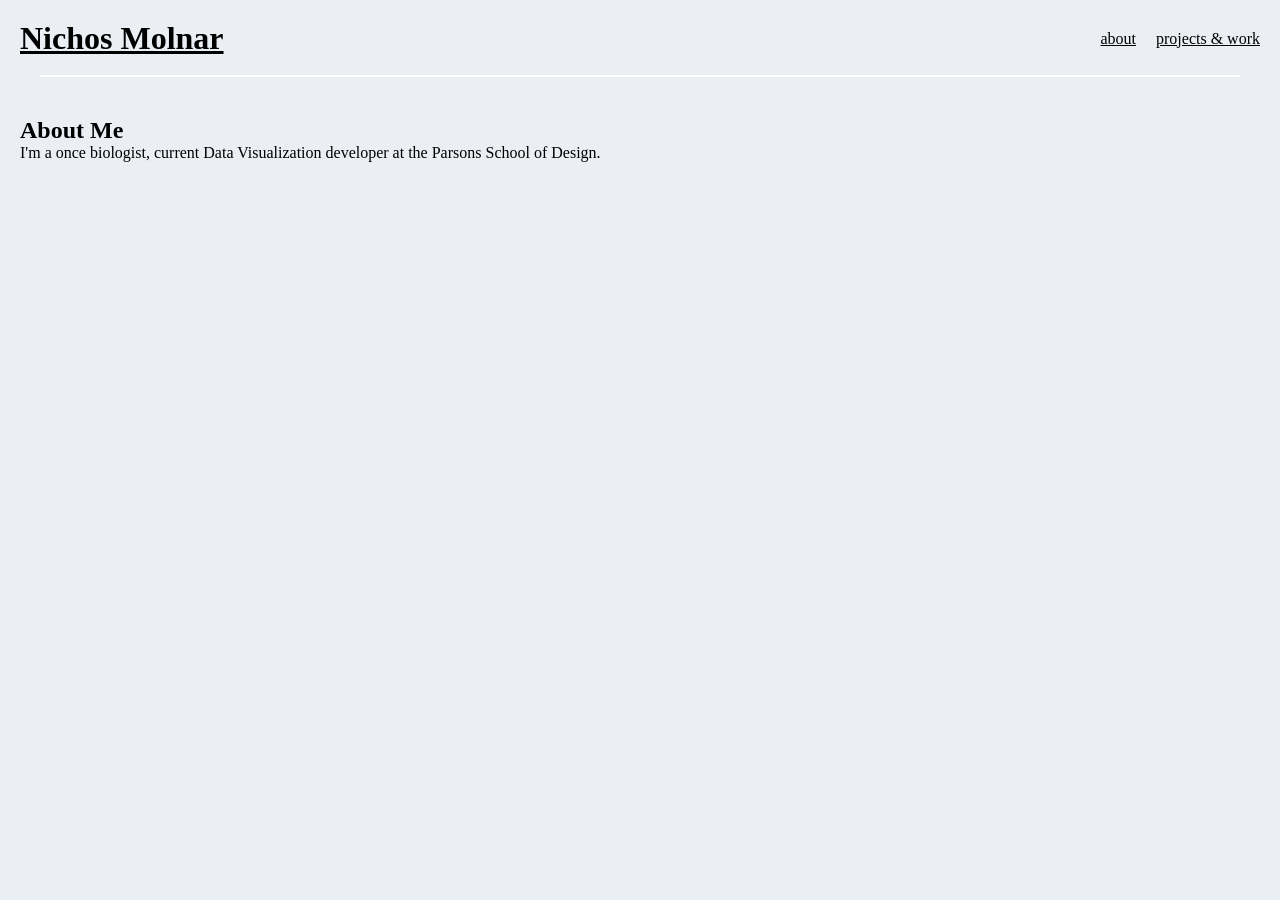
==== about.html @ 3dbe9c98 "portfolio bones and content display system" ====
<!DOCTYPE html>
<html lang="en">
<head>
    <meta charset="UTF-8">
    <meta name="viewport" content="width=device-width, initial-scale=1.0">
    <link rel="stylesheet" href="css/styles.css">
    <title>About - Nichos Molnar</title>
</head>
<body>
    <header class="website-header">
        <a class="name" href = "index.html">Nichos Molnar</a>
        <nav>
            <a href="about.html">about</a>
            <a href="index.html">projects & work</a>
        </nav>
    </header>
    <main>
        <section class="about-section">
            <h1>About Me</h1>
            <p>I'm a once biologist, current Data Visualization developer at the Parsons School of Design.</p>
</html>
---- css/styles.css ----
:root {
    --bg-color: #ebeff3;
}

* {
    margin: 0;
    padding: 0;
    box-sizing: border-box;
}

body {
    background-color: var(--bg-color);
}

.website-header {
    background-color: var(--bg-color);
    color: #fff;
    padding: 20px;
    display: flex;
    justify-content: space-between;
    align-items: center;
    position: relative;
}

.website-header::after {
    content: '';
    position: absolute;
    bottom: 0;
    left: 40px;
    right: 40px;
    height: 2px;
    background-color: #fff;
}   

.website-header a {
    color: #000000;

}

.name {
    font-size: 32px;
    font-weight: bold;
}

nav {
    display: flex;
    gap: 20px;
}

nav a {
    font-size: 16px;
}

main {
    margin: 0;
    padding: 40px 20px;
}

.portfolio-grid {
    display: grid;
    grid-template-columns: repeat(3, 1fr);
    gap: 30px;
    max-width: 100%;
}

.portfolio-container {
    display: flex;
    flex-direction: column;
    gap: 15px;
}

.portfolio-item {
    background-color: #fff;
    width: 100%;
    aspect-ratio: 1 / 1;
    border-radius: 8px;
    display: flex;
    align-items: center;
    justify-content: center;
    cursor: pointer;
    transition: box-shadow 0.3s ease;
    overflow: hidden;
}

.portfolio-item:hover {
    box-shadow: 0 4px 12px rgba(0, 0, 0, 0.1);
}

.portfolio-content {
    text-align: center;
    opacity: 0;
    transition: opacity 0.3s ease;
}

.portfolio-item:hover .portfolio-content {
    opacity: 1;
}

.portfolio-item h3 {
    margin-bottom: 10px;
    font-size: 24px;
    font-weight: bold;
    color: #333;
}

.portfolio-item .category {
    color: #666;
    font-size: 14px;
}

.portfolio-description {
    color: #666;
    font-size: 14px;
    line-height: 1.5;
    min-height: 40px;
}

@media (max-width: 768px) {
    .portfolio-grid {
        grid-template-columns: repeat(2, 1fr);
    }
}

@media (max-width: 480px) {
    .portfolio-grid {
        grid-template-columns: 1fr;
    }
}
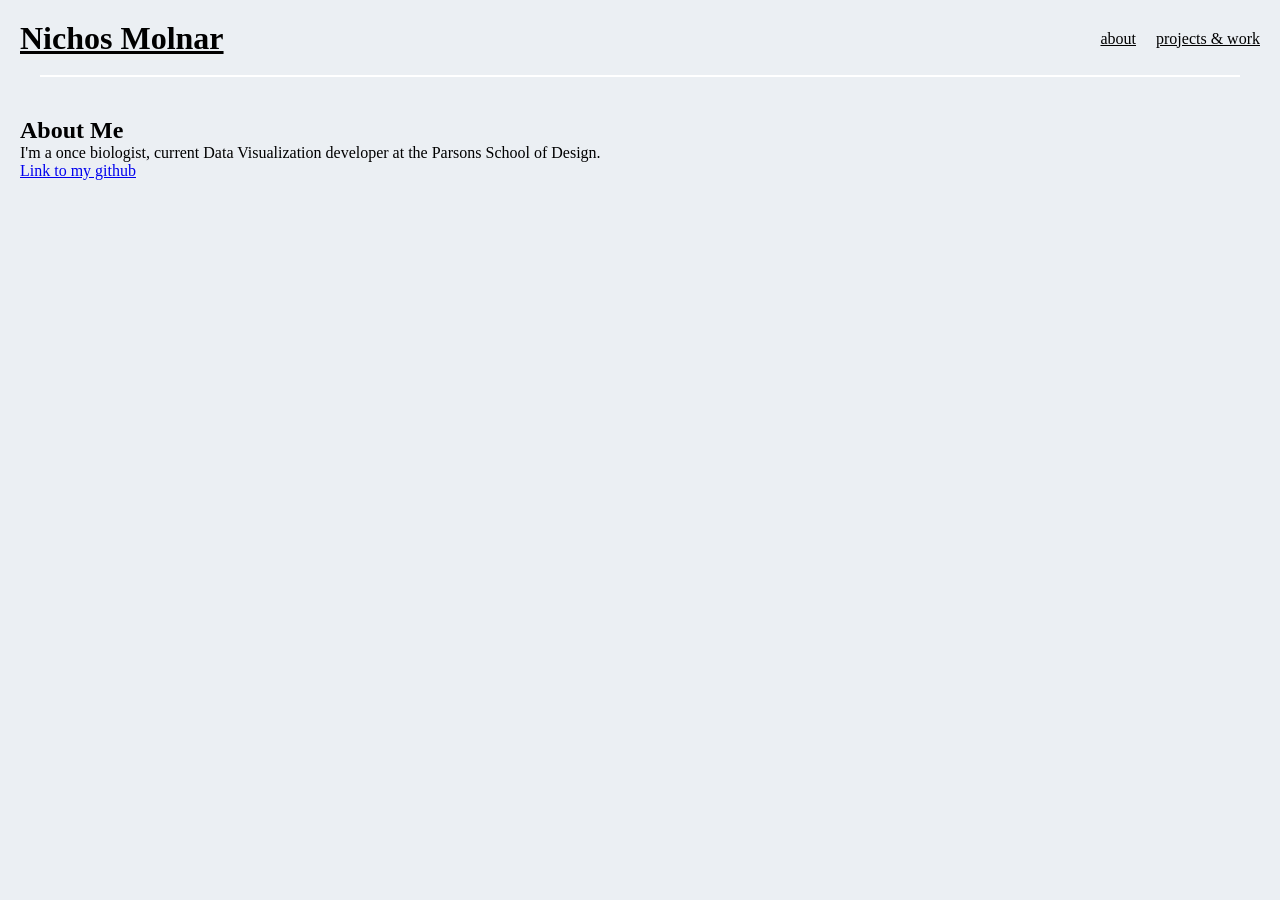
==== commit 3a93f0ac: "linking to github" ====
--- a/about.html
+++ b/about.html
@@ -18,4 +18,6 @@
         <section class="about-section">
             <h1>About Me</h1>
             <p>I'm a once biologist, current Data Visualization developer at the Parsons School of Design.</p>
+            <a href="https://github.com/nmolnar-parsons" target="_blank">Link to my github</a>
+            
 </html>
--- a/css/styles.css
+++ b/css/styles.css
@@ -1,3 +1,5 @@
+@import url('https://fonts.googleapis.com/css2?family=Roboto+Slab:wght@400;700&display=swap');
+
 :root {
     --bg-color: #ebeff3;
 }
@@ -11,6 +13,7 @@
 body {
     background-color: var(--bg-color);
 }
+
 
 .website-header {
     background-color: var(--bg-color);
@@ -72,7 +75,7 @@
 .portfolio-item {
     background-color: #fff;
     width: 100%;
-    aspect-ratio: 1 / 1;
+    aspect-ratio: 16 / 9;
     border-radius: 8px;
     display: flex;
     align-items: center;
@@ -80,31 +83,71 @@
     cursor: pointer;
     transition: box-shadow 0.3s ease;
     overflow: hidden;
+    position: relative;
 }
 
 .portfolio-item:hover {
     box-shadow: 0 4px 12px rgba(0, 0, 0, 0.1);
+}
+
+.portfolio-image {
+    position: absolute;
+    width: 100%;
+    height: 100%;
+    object-fit: contain;
+    z-index: 0;
+    padding: 15px;
+    background-color: #fff;
+    opacity: 0;
+    transition: opacity 0.4s ease;
+}
+
+.portfolio-image.is-loaded {
+    opacity: 1;
 }
 
 .portfolio-content {
     text-align: center;
     opacity: 0;
     transition: opacity 0.3s ease;
+    position: relative;
+    z-index: 1;
+    background-color: rgba(0, 0, 0, 0.6);
+    width: 100%;
+    height: 100%;
+    display: flex;
+    flex-direction: column;
+    align-items: center;
+    justify-content: center;
 }
 
 .portfolio-item:hover .portfolio-content {
     opacity: 1;
+}
+
+/* Show title/category while image is loading or missing */
+.portfolio-item:not(.image-loaded) .portfolio-content {
+    opacity: 1;
+    background-color: transparent;
+}
+
+.portfolio-item:not(.image-loaded) h3 {
+    color: #333;
+}
+
+.portfolio-item:not(.image-loaded) .category {
+    color: #666;
 }
 
 .portfolio-item h3 {
     margin-bottom: 10px;
     font-size: 24px;
     font-weight: bold;
-    color: #333;
+    color: #fff;
 }
 
 .portfolio-item .category {
-    color: #666;
+    color: #ccc;
     font-size: 14px;
 }
 
@@ -127,3 +170,109 @@
     }
 }
 
+footer {
+    background-color: var(--bg-color);
+    color: #000000;
+    text-align: left;
+    padding: 20px;
+    margin-top: 40px;
+}
+
+.portfolio-link {
+    text-decoration: none;
+    color: inherit;
+    display: block;
+}
+
+.project-meta {
+    display: flex;
+    gap: 30px;
+    align-items: flex-start;
+}
+
+.project-hero {
+    flex: 1;
+    background-color: #fff;
+    border-radius: 8px;
+    overflow: hidden;
+    aspect-ratio: 16 / 9;
+    display: flex;
+    align-items: center;
+    justify-content: center;
+}
+
+.project-hero-image {
+    width: 100%;
+    height: 100%;
+    object-fit: contain;
+    padding: 15px;
+    background-color: #fff;
+}
+
+.project-info {
+    flex: 1;
+    display: flex;
+    flex-direction: column;
+    gap: 15px;
+}
+
+.project-title {
+    font-size: 32px;
+    font-weight: bold;
+    color: #000;
+}
+
+.project-links {
+    display: flex;
+    flex-direction: row;
+    align-items: center;
+    flex-wrap: wrap;
+}
+
+.project-links-separator {
+    font-size: 20px;
+    line-height: 1.4;
+    color: #666;
+    padding: 0 8px;
+}
+
+.project-external-link {
+    font-size: 20px;
+    line-height: 1.4;
+    color: #0000ee;
+    text-decoration: underline;
+}
+
+.project-external-link:visited {
+    color: #551a8b;
+}
+
+.project-external-link:hover {
+    color: #0000ee;
+}
+
+.project-description {
+    color: #666;
+    font-size: 16px;
+    line-height: 1.5;
+}
+
+.project-writeup {
+    margin-top: 40px;
+    padding-top: 40px;
+    border-top: 2px solid #fff;
+    text-align: center;
+}
+
+.project-writeup p {
+    font-family: 'Roboto Slab', serif;
+    color: #666;
+    font-size: 28px;
+    line-height: 1.5;
+}
+
+@media (max-width: 768px) {
+    .project-meta {
+        flex-direction: column;
+    }
+}
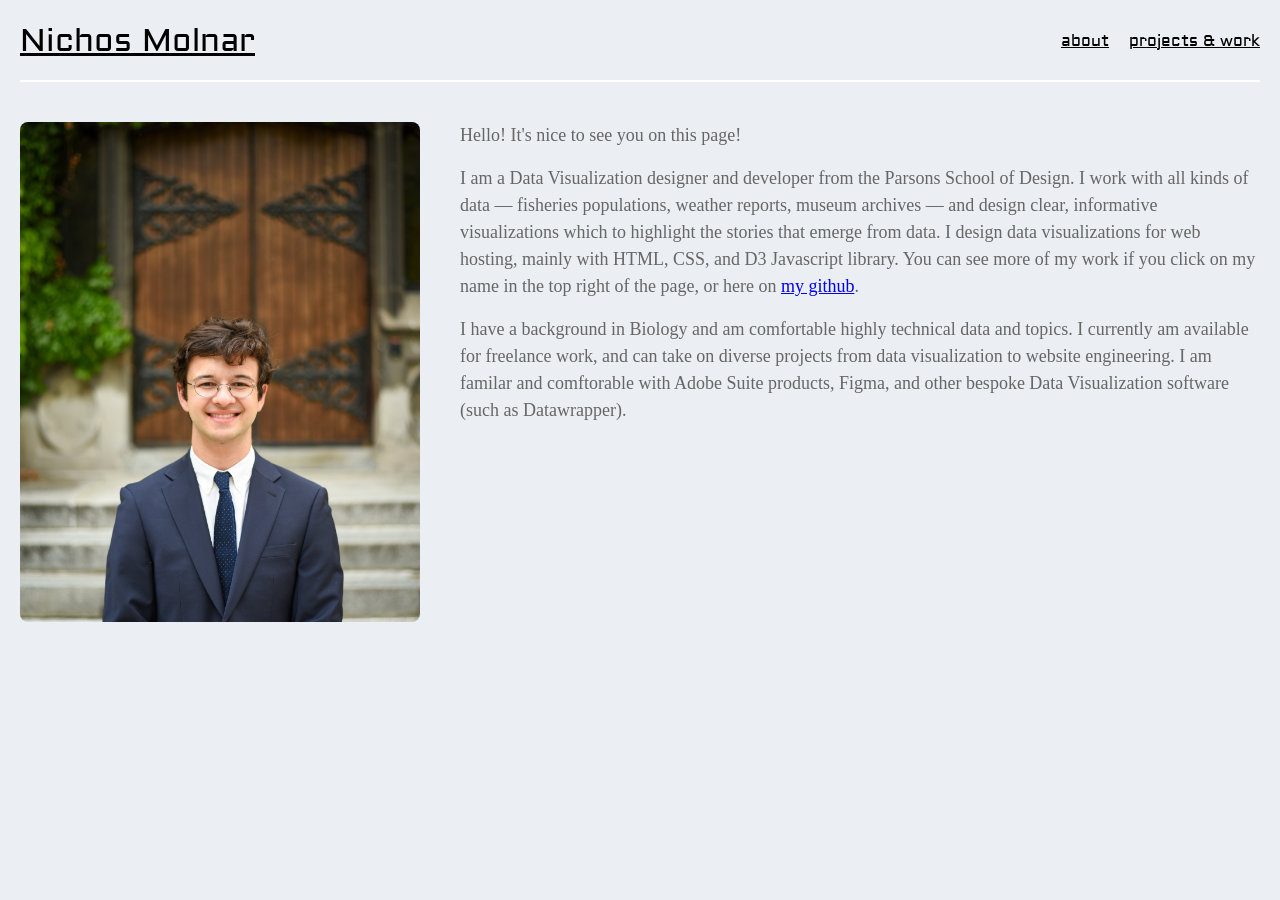
==== commit fb8c678a: "some writeups, font changes, added freelance 1" ====
--- a/about.html
+++ b/about.html
@@ -16,8 +16,15 @@
     </header>
     <main>
         <section class="about-section">
-            <h1>About Me</h1>
-            <p>I'm a once biologist, current Data Visualization developer at the Parsons School of Design.</p>
-            <a href="https://github.com/nmolnar-parsons" target="_blank">Link to my github</a>
-            
+            <div class="about-photo">
+                <img src="assets/nichos-image/nichos-image.jpg" alt="Portrait of Nichos Molnar">
+            </div>
+            <div class="about-copy">
+                <p>Hello! It's nice to see you on this page!</p>
+                <p>I am a Data Visualization designer and developer from the Parsons School of Design. I work with all kinds of data — fisheries populations, weather reports, museum archives — and design clear, informative visualizations which to highlight the stories that emerge from data. I design data visualizations for web hosting, mainly with HTML, CSS, and D3 Javascript library. You can see more of my work if you click on my name in the top right of the page, or here on <a href="https://github.com/nmolnar-parsons" target="_blank"> my github</a>.</p>
+                <p>I have a background in Biology and am comfortable highly technical data and topics. I currently am available for freelance work, and can take on diverse projects from data visualization to website engineering. I am familar and comftorable with Adobe Suite products, Figma, and other bespoke Data Visualization software (such as Datawrapper).</p>
+            </div>
+        </section>
+    </main>
+</body>
 </html>
--- a/css/styles.css
+++ b/css/styles.css
@@ -1,7 +1,8 @@
-@import url('https://fonts.googleapis.com/css2?family=Roboto+Slab:wght@400;700&display=swap');
+@import url('https://fonts.googleapis.com/css2?family=Aldrich&family=Roboto+Slab:wght@400;700&display=swap');
 
 :root {
     --bg-color: #ebeff3;
+    --page-gutter: 20px;
 }
 
 * {
@@ -18,7 +19,7 @@
 .website-header {
     background-color: var(--bg-color);
     color: #fff;
-    padding: 20px;
+    padding: 20px var(--page-gutter);
     display: flex;
     justify-content: space-between;
     align-items: center;
@@ -29,8 +30,8 @@
     content: '';
     position: absolute;
     bottom: 0;
-    left: 40px;
-    right: 40px;
+    left: var(--page-gutter);
+    right: var(--page-gutter);
     height: 2px;
     background-color: #fff;
 }   
@@ -41,8 +42,9 @@
 }
 
 .name {
+    font-family: 'Aldrich', sans-serif;
     font-size: 32px;
-    font-weight: bold;
+    font-weight: 400;
 }
 
 nav {
@@ -51,12 +53,13 @@
 }
 
 nav a {
+    font-family: 'Aldrich', sans-serif;
     font-size: 16px;
 }
 
 main {
     margin: 0;
-    padding: 40px 20px;
+    padding: 40px var(--page-gutter);
 }
 
 .portfolio-grid {
@@ -257,22 +260,65 @@
     line-height: 1.5;
 }
 
-.project-writeup {
-    margin-top: 40px;
-    padding-top: 40px;
-    border-top: 2px solid #fff;
-    text-align: center;
-}
-
-.project-writeup p {
-    font-family: 'Roboto Slab', serif;
-    color: #666;
-    font-size: 28px;
+.project-description p + p {
+    margin-top: 1em;
+}
+
+.project-description a {
+    color: #0000ee;
+}
+
+.project-description a:visited {
+    color: #551a8b;
+}
+
+.about-section {
+    display: flex;
+    flex-direction: row;
+    align-items: flex-start;
+    gap: 40px;
+}
+
+.about-copy {
+    flex: 1;
+    display: flex;
+    flex-direction: column;
+    gap: 16px;
+}
+
+.about-copy p {
+    color: #666;
+    font-size: 18px;
     line-height: 1.5;
+}
+
+.about-photo {
+    flex: 0 0 400px;
+    width: 400px;
+    max-width: 100%;
+}
+
+.about-photo img {
+    width: 100%;
+    aspect-ratio: 4 / 5;
+    height: auto;
+    object-fit: cover;
+    object-position: center top;
+    display: block;
+    border-radius: 8px;
 }
 
 @media (max-width: 768px) {
     .project-meta {
         flex-direction: column;
     }
+
+    .about-section {
+        flex-direction: column;
+    }
+
+    .about-photo {
+        flex-basis: auto;
+        width: min(400px, 100%);
+    }
 }
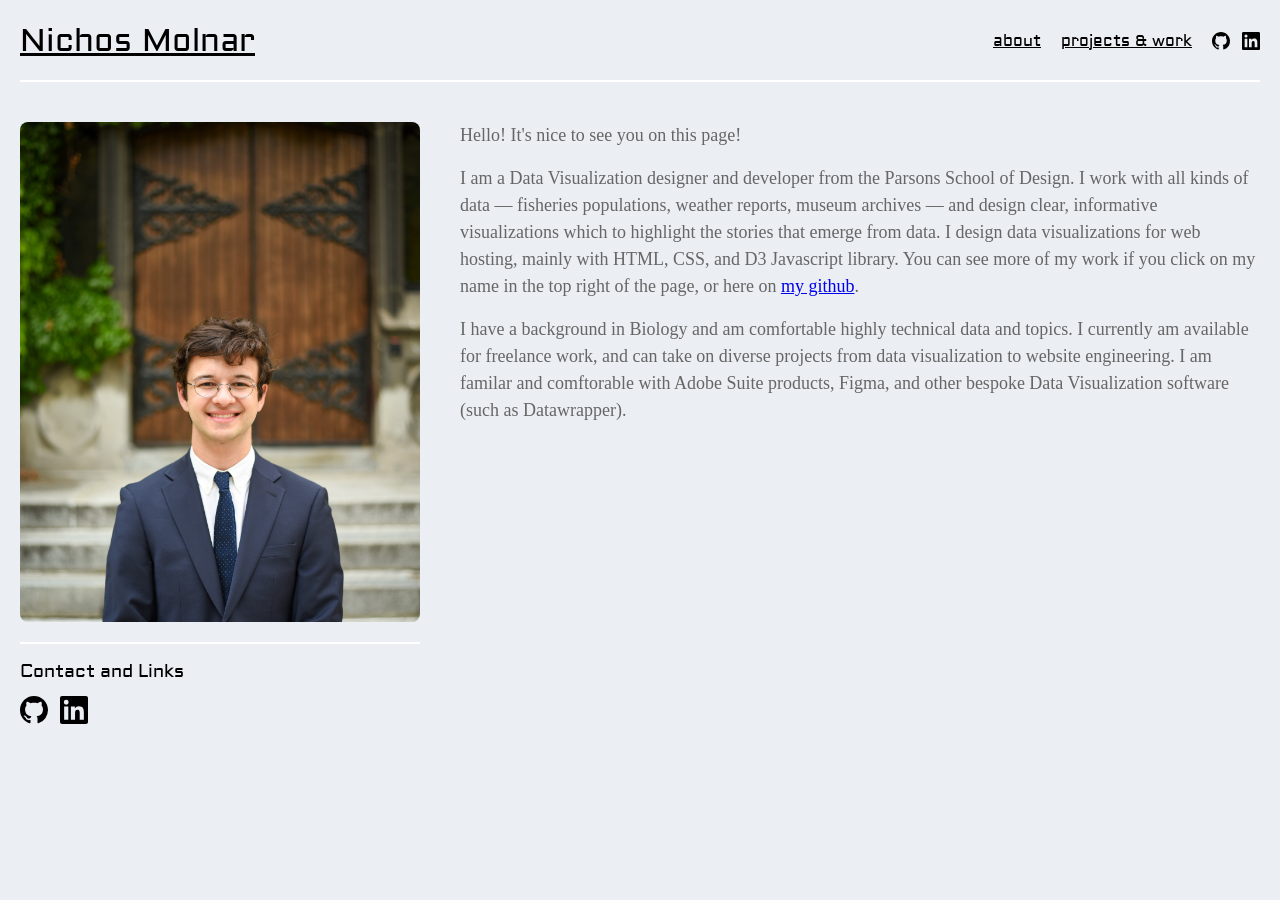
==== commit 145c5e99: "LINKS" ====
--- a/about.html
+++ b/about.html
@@ -12,12 +12,39 @@
         <nav>
             <a href="about.html">about</a>
             <a href="index.html">projects & work</a>
+            <div class="social-links">
+                <a href="https://github.com/nichosmolnar" target="_blank" rel="noopener noreferrer" aria-label="GitHub">
+                    <svg viewBox="0 0 16 16" aria-hidden="true" focusable="false">
+                        <path d="M8 0C3.58 0 0 3.58 0 8c0 3.54 2.29 6.53 5.47 7.59.4.07.55-.17.55-.38 0-.19-.01-.82-.01-1.49-2.01.37-2.53-.49-2.69-.94-.09-.23-.48-.94-.82-1.13-.28-.15-.68-.52-.01-.53.63-.01 1.08.58 1.23.82.72 1.21 1.87.87 2.33.66.07-.52.28-.87.51-1.07-1.78-.2-3.64-.89-3.64-3.95 0-.87.31-1.59.82-2.15-.08-.2-.36-1.02.08-2.12 0 0 .67-.21 2.2.82.64-.18 1.32-.27 2-.27.68 0 1.36.09 2 .27 1.53-1.04 2.2-.82 2.2-.82.44 1.1.16 1.92.08 2.12.51.56.82 1.27.82 2.15 0 3.07-1.87 3.75-3.65 3.95.29.25.54.73.54 1.48 0 1.07-.01 1.93-.01 2.2 0 .21.15.46.55.38A8.013 8.013 0 0016 8c0-4.42-3.58-8-8-8z"/>
+                    </svg>
+                </a>
+                <a href="https://www.linkedin.com/in/nichos-molnar-74719617b/" target="_blank" rel="noopener noreferrer" aria-label="LinkedIn">
+                    <svg viewBox="0 0 24 24" aria-hidden="true" focusable="false">
+                        <path d="M20.447 20.452h-3.554v-5.569c0-1.328-.027-3.037-1.852-3.037-1.853 0-2.136 1.445-2.136 2.939v5.667H9.351V9h3.414v1.561h.046c.477-.9 1.637-1.85 3.37-1.85 3.601 0 4.267 2.37 4.267 5.455v6.286zM5.337 7.433a2.062 2.062 0 0 1-2.063-2.065 2.064 2.064 0 1 1 2.063 2.065zm1.782 13.019H3.555V9h3.564v11.452zM22.225 0H1.771C.792 0 0 .774 0 1.729v20.542C0 23.227.792 24 1.771 24h20.451C23.2 24 24 23.227 24 22.271V1.729C24 .774 23.2 0 22.222 0h.003z"/>
+                    </svg>
+                </a>
+            </div>
         </nav>
     </header>
     <main>
         <section class="about-section">
             <div class="about-photo">
                 <img src="assets/nichos-image/nichos-image.jpg" alt="Portrait of Nichos Molnar">
+                <section class="about-contact">
+                    <h2>Contact and Links</h2>
+                    <div class="social-links">
+                        <a href="https://github.com/nichosmolnar" target="_blank" rel="noopener noreferrer" aria-label="GitHub">
+                            <svg viewBox="0 0 16 16" aria-hidden="true" focusable="false">
+                                <path d="M8 0C3.58 0 0 3.58 0 8c0 3.54 2.29 6.53 5.47 7.59.4.07.55-.17.55-.38 0-.19-.01-.82-.01-1.49-2.01.37-2.53-.49-2.69-.94-.09-.23-.48-.94-.82-1.13-.28-.15-.68-.52-.01-.53.63-.01 1.08.58 1.23.82.72 1.21 1.87.87 2.33.66.07-.52.28-.87.51-1.07-1.78-.2-3.64-.89-3.64-3.95 0-.87.31-1.59.82-2.15-.08-.2-.36-1.02.08-2.12 0 0 .67-.21 2.2.82.64-.18 1.32-.27 2-.27.68 0 1.36.09 2 .27 1.53-1.04 2.2-.82 2.2-.82.44 1.1.16 1.92.08 2.12.51.56.82 1.27.82 2.15 0 3.07-1.87 3.75-3.65 3.95.29.25.54.73.54 1.48 0 1.07-.01 1.93-.01 2.2 0 .21.15.46.55.38A8.013 8.013 0 0016 8c0-4.42-3.58-8-8-8z"/>
+                            </svg>
+                        </a>
+                        <a href="https://www.linkedin.com/in/nichos-molnar-74719617b/" target="_blank" rel="noopener noreferrer" aria-label="LinkedIn">
+                            <svg viewBox="0 0 24 24" aria-hidden="true" focusable="false">
+                                <path d="M20.447 20.452h-3.554v-5.569c0-1.328-.027-3.037-1.852-3.037-1.853 0-2.136 1.445-2.136 2.939v5.667H9.351V9h3.414v1.561h.046c.477-.9 1.637-1.85 3.37-1.85 3.601 0 4.267 2.37 4.267 5.455v6.286zM5.337 7.433a2.062 2.062 0 0 1-2.063-2.065 2.064 2.064 0 1 1 2.063 2.065zm1.782 13.019H3.555V9h3.564v11.452zM22.225 0H1.771C.792 0 0 .774 0 1.729v20.542C0 23.227.792 24 1.771 24h20.451C23.2 24 24 23.227 24 22.271V1.729C24 .774 23.2 0 22.222 0h.003z"/>
+                            </svg>
+                        </a>
+                    </div>
+                </section>
             </div>
             <div class="about-copy">
                 <p>Hello! It's nice to see you on this page!</p>
--- a/css/styles.css
+++ b/css/styles.css
@@ -49,7 +49,50 @@
 
 nav {
     display: flex;
+    align-items: center;
     gap: 20px;
+}
+
+.social-links {
+    display: flex;
+    align-items: center;
+    gap: 12px;
+}
+
+.social-links a {
+    color: #000;
+    display: flex;
+    line-height: 0;
+}
+
+.social-links a:hover {
+    opacity: 0.6;
+}
+
+.social-links svg {
+    width: 18px;
+    height: 18px;
+    fill: currentColor;
+}
+
+.about-contact {
+    width: 100%;
+    margin-top: 20px;
+    padding-top: 16px;
+    border-top: 2px solid #fff;
+}
+
+.about-contact h2 {
+    font-family: 'Aldrich', sans-serif;
+    font-size: 18px;
+    font-weight: 400;
+    color: #000;
+    margin-bottom: 12px;
+}
+
+.about-contact .social-links svg {
+    width: 28px;
+    height: 28px;
 }
 
 nav a {
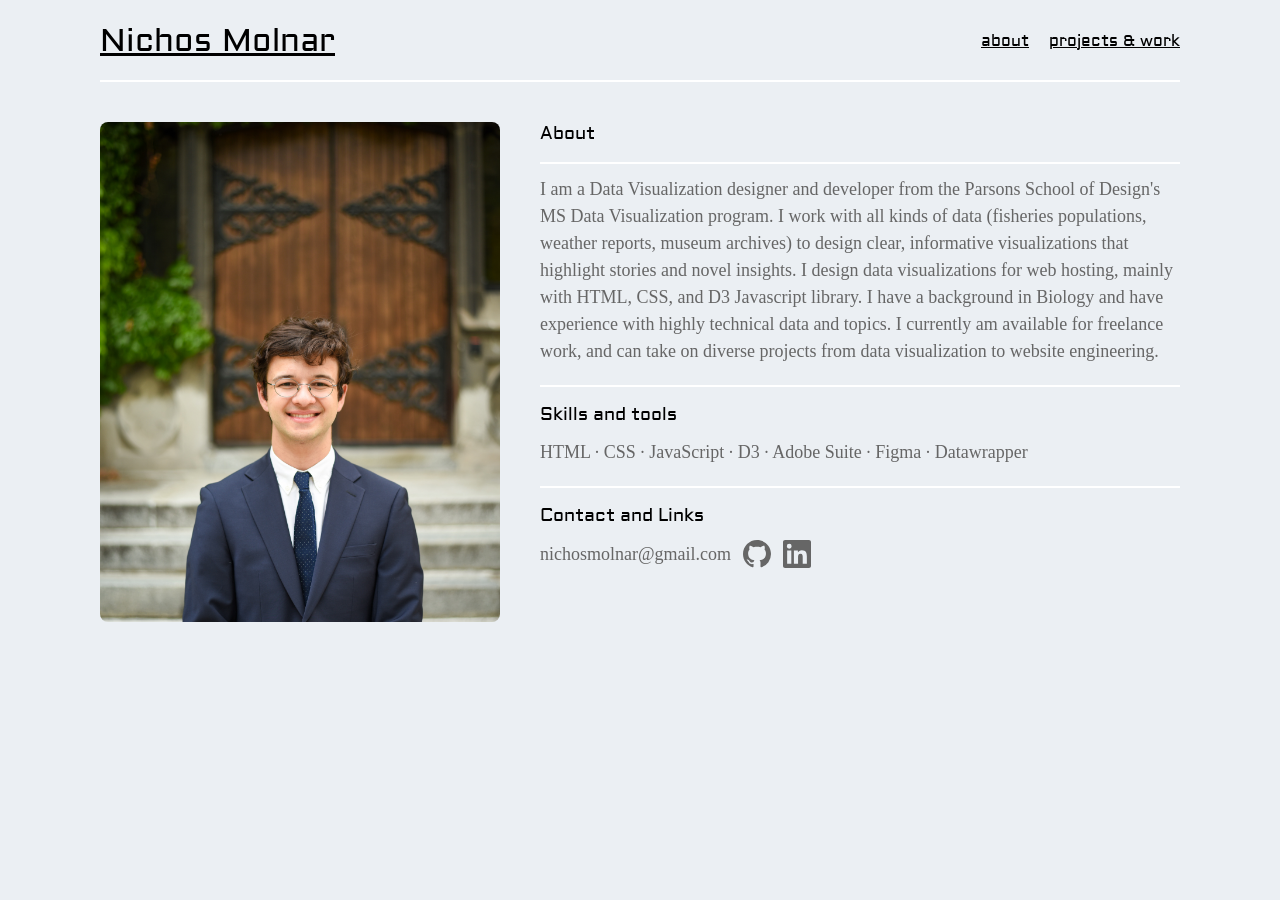
==== commit dfced5c3: "tweaks to link page and nav header" ====
--- a/about.html
+++ b/about.html
@@ -12,27 +12,24 @@
         <nav>
             <a href="about.html">about</a>
             <a href="index.html">projects & work</a>
-            <div class="social-links">
-                <a href="https://github.com/nichosmolnar" target="_blank" rel="noopener noreferrer" aria-label="GitHub">
-                    <svg viewBox="0 0 16 16" aria-hidden="true" focusable="false">
-                        <path d="M8 0C3.58 0 0 3.58 0 8c0 3.54 2.29 6.53 5.47 7.59.4.07.55-.17.55-.38 0-.19-.01-.82-.01-1.49-2.01.37-2.53-.49-2.69-.94-.09-.23-.48-.94-.82-1.13-.28-.15-.68-.52-.01-.53.63-.01 1.08.58 1.23.82.72 1.21 1.87.87 2.33.66.07-.52.28-.87.51-1.07-1.78-.2-3.64-.89-3.64-3.95 0-.87.31-1.59.82-2.15-.08-.2-.36-1.02.08-2.12 0 0 .67-.21 2.2.82.64-.18 1.32-.27 2-.27.68 0 1.36.09 2 .27 1.53-1.04 2.2-.82 2.2-.82.44 1.1.16 1.92.08 2.12.51.56.82 1.27.82 2.15 0 3.07-1.87 3.75-3.65 3.95.29.25.54.73.54 1.48 0 1.07-.01 1.93-.01 2.2 0 .21.15.46.55.38A8.013 8.013 0 0016 8c0-4.42-3.58-8-8-8z"/>
-                    </svg>
-                </a>
-                <a href="https://www.linkedin.com/in/nichos-molnar-74719617b/" target="_blank" rel="noopener noreferrer" aria-label="LinkedIn">
-                    <svg viewBox="0 0 24 24" aria-hidden="true" focusable="false">
-                        <path d="M20.447 20.452h-3.554v-5.569c0-1.328-.027-3.037-1.852-3.037-1.853 0-2.136 1.445-2.136 2.939v5.667H9.351V9h3.414v1.561h.046c.477-.9 1.637-1.85 3.37-1.85 3.601 0 4.267 2.37 4.267 5.455v6.286zM5.337 7.433a2.062 2.062 0 0 1-2.063-2.065 2.064 2.064 0 1 1 2.063 2.065zm1.782 13.019H3.555V9h3.564v11.452zM22.225 0H1.771C.792 0 0 .774 0 1.729v20.542C0 23.227.792 24 1.771 24h20.451C23.2 24 24 23.227 24 22.271V1.729C24 .774 23.2 0 22.222 0h.003z"/>
-                    </svg>
-                </a>
-            </div>
         </nav>
     </header>
     <main>
         <section class="about-section">
             <div class="about-photo">
                 <img src="assets/nichos-image/nichos-image.jpg" alt="Portrait of Nichos Molnar">
+            </div>
+            <div class="about-copy">
+                <h2>About</h2>
+                <p>I am a Data Visualization designer and developer from the Parsons School of Design's MS Data Visualization program. I work with all kinds of data (fisheries populations, weather reports, museum archives) to design clear, informative visualizations that highlight stories and novel insights. I design data visualizations for web hosting, mainly with HTML, CSS, and D3 Javascript library. I have a background in Biology and have experience with highly technical data and topics. I currently am available for freelance work, and can take on diverse projects from data visualization to website engineering.</p>
+                <section class="about-skills">
+                    <h2>Skills and tools</h2>
+                    <p>HTML · CSS · JavaScript · D3 · Adobe Suite · Figma · Datawrapper</p>
+                </section>
                 <section class="about-contact">
                     <h2>Contact and Links</h2>
                     <div class="social-links">
+                        <span class="about-email">nichosmolnar@gmail.com</span>
                         <a href="https://github.com/nichosmolnar" target="_blank" rel="noopener noreferrer" aria-label="GitHub">
                             <svg viewBox="0 0 16 16" aria-hidden="true" focusable="false">
                                 <path d="M8 0C3.58 0 0 3.58 0 8c0 3.54 2.29 6.53 5.47 7.59.4.07.55-.17.55-.38 0-.19-.01-.82-.01-1.49-2.01.37-2.53-.49-2.69-.94-.09-.23-.48-.94-.82-1.13-.28-.15-.68-.52-.01-.53.63-.01 1.08.58 1.23.82.72 1.21 1.87.87 2.33.66.07-.52.28-.87.51-1.07-1.78-.2-3.64-.89-3.64-3.95 0-.87.31-1.59.82-2.15-.08-.2-.36-1.02.08-2.12 0 0 .67-.21 2.2.82.64-.18 1.32-.27 2-.27.68 0 1.36.09 2 .27 1.53-1.04 2.2-.82 2.2-.82.44 1.1.16 1.92.08 2.12.51.56.82 1.27.82 2.15 0 3.07-1.87 3.75-3.65 3.95.29.25.54.73.54 1.48 0 1.07-.01 1.93-.01 2.2 0 .21.15.46.55.38A8.013 8.013 0 0016 8c0-4.42-3.58-8-8-8z"/>
@@ -46,11 +43,6 @@
                     </div>
                 </section>
             </div>
-            <div class="about-copy">
-                <p>Hello! It's nice to see you on this page!</p>
-                <p>I am a Data Visualization designer and developer from the Parsons School of Design. I work with all kinds of data — fisheries populations, weather reports, museum archives — and design clear, informative visualizations which to highlight the stories that emerge from data. I design data visualizations for web hosting, mainly with HTML, CSS, and D3 Javascript library. You can see more of my work if you click on my name in the top right of the page, or here on <a href="https://github.com/nmolnar-parsons" target="_blank"> my github</a>.</p>
-                <p>I have a background in Biology and am comfortable highly technical data and topics. I currently am available for freelance work, and can take on diverse projects from data visualization to website engineering. I am familar and comftorable with Adobe Suite products, Figma, and other bespoke Data Visualization software (such as Datawrapper).</p>
-            </div>
         </section>
     </main>
 </body>
--- a/css/styles.css
+++ b/css/styles.css
@@ -2,7 +2,7 @@
 
 :root {
     --bg-color: #ebeff3;
-    --page-gutter: 20px;
+    --page-gutter: 100px;
 }
 
 * {
@@ -90,6 +90,17 @@
     margin-bottom: 12px;
 }
 
+.social-links .about-email {
+    color: #666;
+    font-size: 18px;
+    line-height: 1;
+}
+
+.about-contact .social-links a,
+.about-contact .social-links a:visited {
+    color: #666;
+}
+
 .about-contact .social-links svg {
     width: 28px;
     height: 28px;
@@ -326,13 +337,37 @@
     flex: 1;
     display: flex;
     flex-direction: column;
-    gap: 16px;
+}
+
+.about-copy > h2 {
+    font-family: 'Aldrich', sans-serif;
+    font-size: 18px;
+    font-weight: 400;
+    color: #000;
+    padding-bottom: 16px;
+    margin-bottom: 12px;
+    border-bottom: 2px solid #fff;
 }
 
 .about-copy p {
     color: #666;
     font-size: 18px;
     line-height: 1.5;
+}
+
+.about-skills {
+    width: 100%;
+    margin-top: 20px;
+    padding-top: 16px;
+    border-top: 2px solid #fff;
+}
+
+.about-skills h2 {
+    font-family: 'Aldrich', sans-serif;
+    font-size: 18px;
+    font-weight: 400;
+    color: #000;
+    margin-bottom: 12px;
 }
 
 .about-photo {
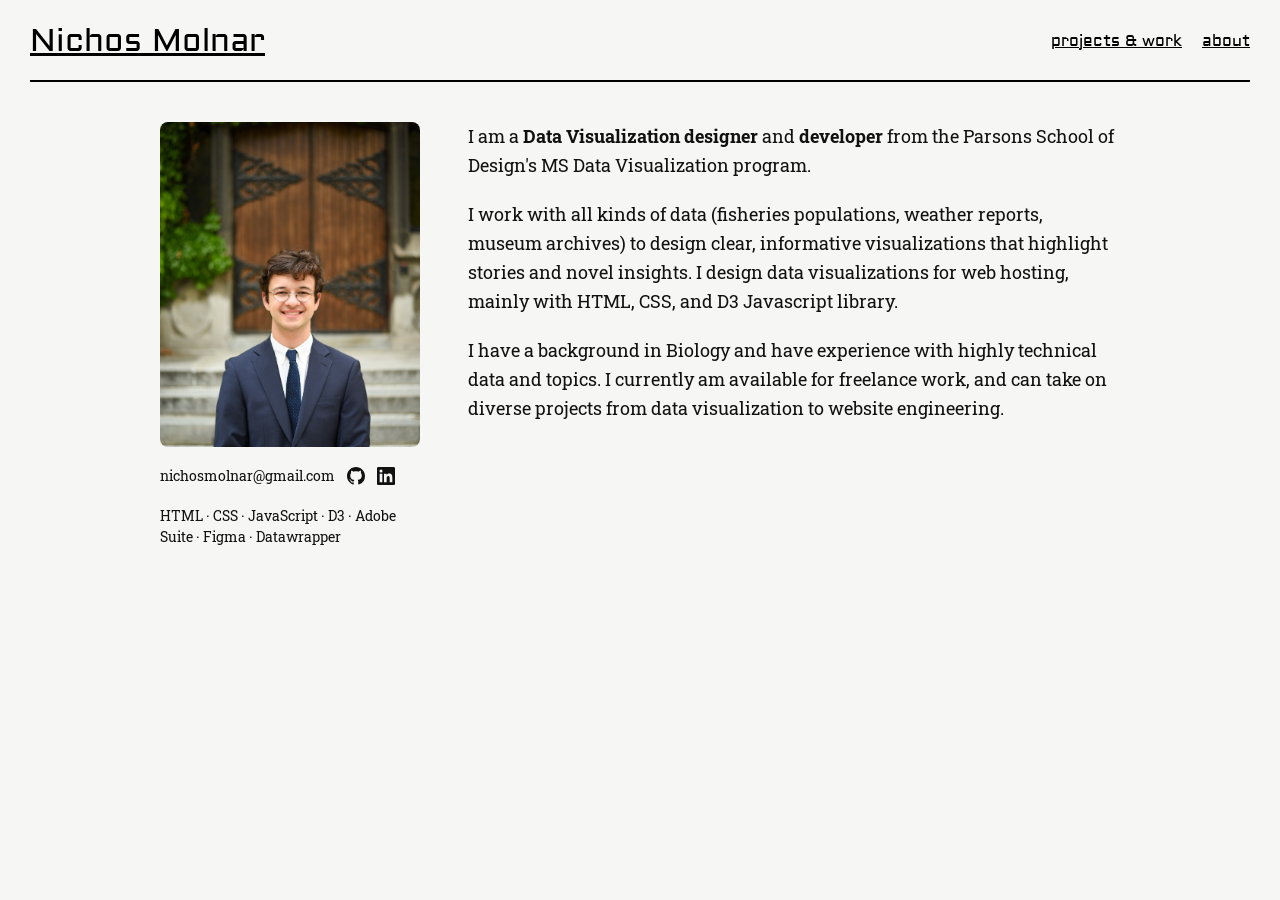
==== commit 9a17ec98: "typography, layout, color changes" ====
--- a/about.html
+++ b/about.html
@@ -10,40 +10,40 @@
     <header class="website-header">
         <a class="name" href = "index.html">Nichos Molnar</a>
         <nav>
+            <a href="index.html">projects & work</a>
             <a href="about.html">about</a>
-            <a href="index.html">projects & work</a>
         </nav>
     </header>
     <main>
         <section class="about-section">
-            <div class="about-photo">
-                <img src="assets/nichos-image/nichos-image.jpg" alt="Portrait of Nichos Molnar">
+            <div class="about-side">
+                <div class="about-photo">
+                    <img src="assets/nichos-image/nichos-image.jpg" alt="Portrait of Nichos Molnar">
+                </div>
+                <div class="about-contact">
+                    <span class="about-email">nichosmolnar@gmail.com</span>
+                    <a href="https://github.com/nichosmolnar" target="_blank" rel="noopener noreferrer" aria-label="GitHub">
+                        <svg viewBox="0 0 16 16" aria-hidden="true" focusable="false">
+                            <path d="M8 0C3.58 0 0 3.58 0 8c0 3.54 2.29 6.53 5.47 7.59.4.07.55-.17.55-.38 0-.19-.01-.82-.01-1.49-2.01.37-2.53-.49-2.69-.94-.09-.23-.48-.94-.82-1.13-.28-.15-.68-.52-.01-.53.63-.01 1.08.58 1.23.82.72 1.21 1.87.87 2.33.66.07-.52.28-.87.51-1.07-1.78-.2-3.64-.89-3.64-3.95 0-.87.31-1.59.82-2.15-.08-.2-.36-1.02.08-2.12 0 0 .67-.21 2.2.82.64-.18 1.32-.27 2-.27.68 0 1.36.09 2 .27 1.53-1.04 2.2-.82 2.2-.82.44 1.1.16 1.92.08 2.12.51.56.82 1.27.82 2.15 0 3.07-1.87 3.75-3.65 3.95.29.25.54.73.54 1.48 0 1.07-.01 1.93-.01 2.2 0 .21.15.46.55.38A8.013 8.013 0 0016 8c0-4.42-3.58-8-8-8z"/>
+                        </svg>
+                    </a>
+                    <a href="https://www.linkedin.com/in/nichos-molnar-74719617b/" target="_blank" rel="noopener noreferrer" aria-label="LinkedIn">
+                        <svg viewBox="0 0 24 24" aria-hidden="true" focusable="false">
+                            <path d="M20.447 20.452h-3.554v-5.569c0-1.328-.027-3.037-1.852-3.037-1.853 0-2.136 1.445-2.136 2.939v5.667H9.351V9h3.414v1.561h.046c.477-.9 1.637-1.85 3.37-1.85 3.601 0 4.267 2.37 4.267 5.455v6.286zM5.337 7.433a2.062 2.062 0 0 1-2.063-2.065 2.064 2.064 0 1 1 2.063 2.065zm1.782 13.019H3.555V9h3.564v11.452zM22.225 0H1.771C.792 0 0 .774 0 1.729v20.542C0 23.227.792 24 1.771 24h20.451C23.2 24 24 23.227 24 22.271V1.729C24 .774 23.2 0 22.222 0h.003z"/>
+                        </svg>
+                    </a>
+                </div>
+                <p class="about-skills">HTML · CSS · JavaScript · D3 · Adobe Suite · Figma · Datawrapper</p>
             </div>
             <div class="about-copy">
-                <h2>About</h2>
-                <p>I am a Data Visualization designer and developer from the Parsons School of Design's MS Data Visualization program. I work with all kinds of data (fisheries populations, weather reports, museum archives) to design clear, informative visualizations that highlight stories and novel insights. I design data visualizations for web hosting, mainly with HTML, CSS, and D3 Javascript library. I have a background in Biology and have experience with highly technical data and topics. I currently am available for freelance work, and can take on diverse projects from data visualization to website engineering.</p>
-                <section class="about-skills">
-                    <h2>Skills and tools</h2>
-                    <p>HTML · CSS · JavaScript · D3 · Adobe Suite · Figma · Datawrapper</p>
-                </section>
-                <section class="about-contact">
-                    <h2>Contact and Links</h2>
-                    <div class="social-links">
-                        <span class="about-email">nichosmolnar@gmail.com</span>
-                        <a href="https://github.com/nichosmolnar" target="_blank" rel="noopener noreferrer" aria-label="GitHub">
-                            <svg viewBox="0 0 16 16" aria-hidden="true" focusable="false">
-                                <path d="M8 0C3.58 0 0 3.58 0 8c0 3.54 2.29 6.53 5.47 7.59.4.07.55-.17.55-.38 0-.19-.01-.82-.01-1.49-2.01.37-2.53-.49-2.69-.94-.09-.23-.48-.94-.82-1.13-.28-.15-.68-.52-.01-.53.63-.01 1.08.58 1.23.82.72 1.21 1.87.87 2.33.66.07-.52.28-.87.51-1.07-1.78-.2-3.64-.89-3.64-3.95 0-.87.31-1.59.82-2.15-.08-.2-.36-1.02.08-2.12 0 0 .67-.21 2.2.82.64-.18 1.32-.27 2-.27.68 0 1.36.09 2 .27 1.53-1.04 2.2-.82 2.2-.82.44 1.1.16 1.92.08 2.12.51.56.82 1.27.82 2.15 0 3.07-1.87 3.75-3.65 3.95.29.25.54.73.54 1.48 0 1.07-.01 1.93-.01 2.2 0 .21.15.46.55.38A8.013 8.013 0 0016 8c0-4.42-3.58-8-8-8z"/>
-                            </svg>
-                        </a>
-                        <a href="https://www.linkedin.com/in/nichos-molnar-74719617b/" target="_blank" rel="noopener noreferrer" aria-label="LinkedIn">
-                            <svg viewBox="0 0 24 24" aria-hidden="true" focusable="false">
-                                <path d="M20.447 20.452h-3.554v-5.569c0-1.328-.027-3.037-1.852-3.037-1.853 0-2.136 1.445-2.136 2.939v5.667H9.351V9h3.414v1.561h.046c.477-.9 1.637-1.85 3.37-1.85 3.601 0 4.267 2.37 4.267 5.455v6.286zM5.337 7.433a2.062 2.062 0 0 1-2.063-2.065 2.064 2.064 0 1 1 2.063 2.065zm1.782 13.019H3.555V9h3.564v11.452zM22.225 0H1.771C.792 0 0 .774 0 1.729v20.542C0 23.227.792 24 1.771 24h20.451C23.2 24 24 23.227 24 22.271V1.729C24 .774 23.2 0 22.222 0h.003z"/>
-                            </svg>
-                        </a>
-                    </div>
-                </section>
+                <p>I am a <strong>Data Visualization designer</strong> and <strong>developer</strong> from the Parsons School of Design's MS Data Visualization program.</p>
+                <p>I work with all kinds of data (fisheries populations, weather reports, museum archives) to design clear, informative visualizations that highlight stories and novel insights. I design data visualizations for web hosting, mainly with HTML, CSS, and D3 Javascript library.</p>
+                <p>I have a background in Biology and have experience with highly technical data and topics. I currently am available for freelance work, and can take on diverse projects from data visualization to website engineering.</p>
             </div>
         </section>
     </main>
+    <script src="js/main.js"></script>
+    <script src="js/project.js"></script>
+    <script src="js/router.js"></script>
 </body>
 </html>
--- a/css/styles.css
+++ b/css/styles.css
@@ -1,8 +1,10 @@
 @import url('https://fonts.googleapis.com/css2?family=Aldrich&family=Roboto+Slab:wght@400;700&display=swap');
 
 :root {
-    --bg-color: #ebeff3;
-    --page-gutter: 100px;
+    --bg-color: #f6f6f4;
+    --page-gutter: 30px;
+    --nav-hover-color: rgb(112, 112, 148);
+    --copy-font: 'Roboto Slab', serif;
 }
 
 * {
@@ -18,7 +20,7 @@
 
 .website-header {
     background-color: var(--bg-color);
-    color: #fff;
+    color: #000;
     padding: 20px var(--page-gutter);
     display: flex;
     justify-content: space-between;
@@ -33,7 +35,7 @@
     left: var(--page-gutter);
     right: var(--page-gutter);
     height: 2px;
-    background-color: #fff;
+    background-color: #000;
 }   
 
 .website-header a {
@@ -47,63 +49,50 @@
     font-weight: 400;
 }
 
+.name:hover {
+    color: var(--nav-hover-color);
+}
+
 nav {
     display: flex;
     align-items: center;
     gap: 20px;
 }
 
-.social-links {
-    display: flex;
+.about-contact {
+    display: flex;
+    flex-direction: row;
     align-items: center;
     gap: 12px;
-}
-
-.social-links a {
-    color: #000;
+    font-family: var(--copy-font);
+    font-size: 14px;
+    line-height: 1;
+}
+
+.about-contact a,
+.about-contact a:visited {
+    color: #111;
     display: flex;
     line-height: 0;
-}
-
-.social-links a:hover {
-    opacity: 0.6;
-}
-
-.social-links svg {
+    text-decoration: none;
+}
+
+.about-contact a:hover {
+    color: var(--nav-hover-color);
+}
+
+.about-email:hover {
+    color: var(--nav-hover-color);
+}
+
+.about-contact svg {
     width: 18px;
     height: 18px;
     fill: currentColor;
 }
 
-.about-contact {
-    width: 100%;
-    margin-top: 20px;
-    padding-top: 16px;
-    border-top: 2px solid #fff;
-}
-
-.about-contact h2 {
-    font-family: 'Aldrich', sans-serif;
-    font-size: 18px;
-    font-weight: 400;
-    color: #000;
-    margin-bottom: 12px;
-}
-
-.social-links .about-email {
-    color: #666;
-    font-size: 18px;
-    line-height: 1;
-}
-
-.about-contact .social-links a,
-.about-contact .social-links a:visited {
-    color: #666;
-}
-
-.about-contact .social-links svg {
-    width: 28px;
-    height: 28px;
+.about-email {
+    color: #111;
 }
 
 nav a {
@@ -111,6 +100,10 @@
     font-size: 16px;
 }
 
+nav a:hover {
+    color: var(--nav-hover-color);
+}
+
 main {
     margin: 0;
     padding: 40px var(--page-gutter);
@@ -119,7 +112,7 @@
 .portfolio-grid {
     display: grid;
     grid-template-columns: repeat(3, 1fr);
-    gap: 30px;
+    gap: 16px;
     max-width: 100%;
 }
 
@@ -133,7 +126,7 @@
     background-color: #fff;
     width: 100%;
     aspect-ratio: 16 / 9;
-    border-radius: 8px;
+    border-radius: 0;
     display: flex;
     align-items: center;
     justify-content: center;
@@ -209,7 +202,8 @@
 }
 
 .portfolio-description {
-    color: #666;
+    color: #000;
+    font-family: var(--copy-font);
     font-size: 14px;
     line-height: 1.5;
     min-height: 40px;
@@ -309,7 +303,8 @@
 }
 
 .project-description {
-    color: #666;
+    color: #000;
+    font-family: var(--copy-font);
     font-size: 16px;
     line-height: 1.5;
 }
@@ -330,50 +325,55 @@
     display: flex;
     flex-direction: row;
     align-items: flex-start;
-    gap: 40px;
+    gap: 48px;
+    max-width: 960px;
+    margin-inline: auto;
+}
+
+.about-side {
+    flex: 0 0 260px;
+    width: 260px;
+    display: flex;
+    flex-direction: column;
+    gap: 20px;
 }
 
 .about-copy {
     flex: 1;
+    min-width: 0;
     display: flex;
     flex-direction: column;
-}
-
-.about-copy > h2 {
-    font-family: 'Aldrich', sans-serif;
+    font-family: var(--copy-font);
+}
+
+.about-copy p {
+    color: #111;
     font-size: 18px;
-    font-weight: 400;
-    color: #000;
-    padding-bottom: 16px;
-    margin-bottom: 12px;
-    border-bottom: 2px solid #fff;
-}
-
-.about-copy p {
-    color: #666;
-    font-size: 18px;
+    line-height: 1.6;
+}
+
+.about-copy > p:first-child {
+    text-box-trim: trim-start;
+    text-box-edge: cap alphabetic;
+}
+
+.about-copy p + p {
+    margin-top: 1.15em;
+}
+
+.about-copy strong {
+    font-weight: 700;
+}
+
+.about-skills {
+    font-family: var(--copy-font);
+    font-size: 14px;
     line-height: 1.5;
-}
-
-.about-skills {
-    width: 100%;
-    margin-top: 20px;
-    padding-top: 16px;
-    border-top: 2px solid #fff;
-}
-
-.about-skills h2 {
-    font-family: 'Aldrich', sans-serif;
-    font-size: 18px;
-    font-weight: 400;
-    color: #000;
-    margin-bottom: 12px;
+    color: #111;
 }
 
 .about-photo {
-    flex: 0 0 400px;
-    width: 400px;
-    max-width: 100%;
+    width: 100%;
 }
 
 .about-photo img {
@@ -393,10 +393,51 @@
 
     .about-section {
         flex-direction: column;
+        max-width: none;
+        margin-inline: 0;
+        gap: 48px;
+    }
+
+    .about-side {
+        flex-basis: auto;
+        width: 100%;
     }
 
     .about-photo {
-        flex-basis: auto;
-        width: min(400px, 100%);
+        width: 240px;
+        max-width: 100%;
+        margin-inline: auto;
+    }
+
+    .about-contact {
+        width: fit-content;
+        margin-inline: auto;
+    }
+
+    .about-skills {
+        width: 240px;
+        max-width: 100%;
+        margin-inline: auto;
+    }
+}
+
+@media (max-width: 560px) {
+    .website-header {
+        gap: 12px;
+    }
+
+    .name {
+        font-size: 20px;
+        white-space: nowrap;
+    }
+
+    nav {
+        gap: 10px;
+        flex-shrink: 0;
+    }
+
+    nav a {
+        font-size: 14px;
+        white-space: nowrap;
     }
 }
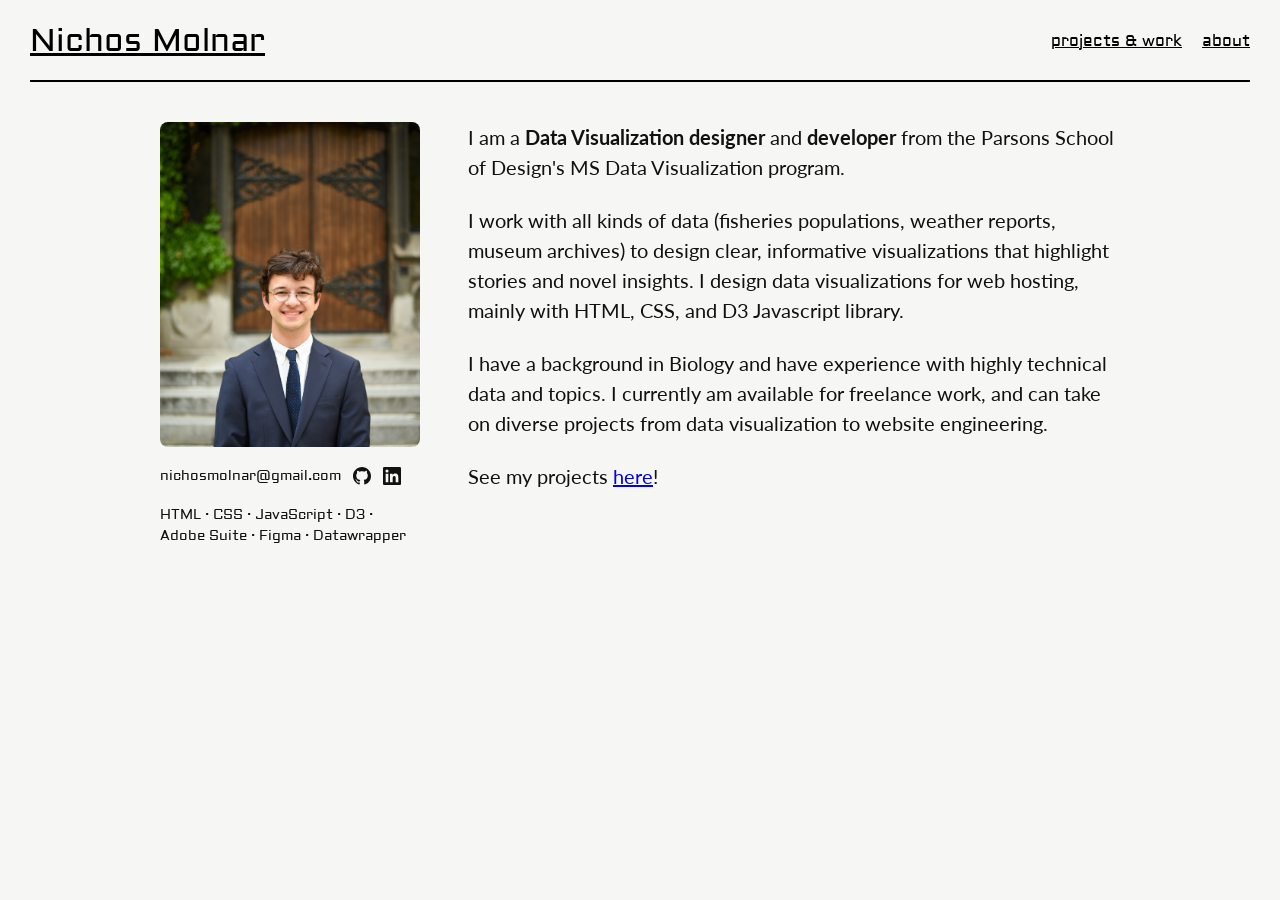
==== commit 558b8f97: "stylistic update and content changes - shortened project descriptions - changed copy font (from Robo" ====
--- a/about.html
+++ b/about.html
@@ -39,6 +39,7 @@
                 <p>I am a <strong>Data Visualization designer</strong> and <strong>developer</strong> from the Parsons School of Design's MS Data Visualization program.</p>
                 <p>I work with all kinds of data (fisheries populations, weather reports, museum archives) to design clear, informative visualizations that highlight stories and novel insights. I design data visualizations for web hosting, mainly with HTML, CSS, and D3 Javascript library.</p>
                 <p>I have a background in Biology and have experience with highly technical data and topics. I currently am available for freelance work, and can take on diverse projects from data visualization to website engineering.</p>
+                <p>See my projects <a href="index.html">here</a>!</p>
             </div>
         </section>
     </main>
--- a/css/styles.css
+++ b/css/styles.css
@@ -1,10 +1,15 @@
-@import url('https://fonts.googleapis.com/css2?family=Aldrich&family=Roboto+Slab:wght@400;700&display=swap');
+@import url('https://fonts.googleapis.com/css2?family=Aldrich&family=Roboto+Flex:wght@400;700&display=swap');
+@import url('https://fonts.googleapis.com/css2?family=Lato:wght@400;700&display=swap');
 
 :root {
     --bg-color: #f6f6f4;
     --page-gutter: 30px;
     --nav-hover-color: rgb(112, 112, 148);
-    --copy-font: 'Roboto Slab', serif;
+    --copy-font: 'Lato', sans-serif;
+    --copy-size: 20px;
+    --copy-line-height: 1.5;
+    --home-copy-size: 14px;
+    --content-max-width: 960px;
 }
 
 * {
@@ -64,7 +69,7 @@
     flex-direction: row;
     align-items: center;
     gap: 12px;
-    font-family: var(--copy-font);
+    font-family: 'Aldrich', sans-serif;
     font-size: 14px;
     line-height: 1;
 }
@@ -204,9 +209,10 @@
 .portfolio-description {
     color: #000;
     font-family: var(--copy-font);
-    font-size: 14px;
-    line-height: 1.5;
+    font-size: var(--home-copy-size);
+    line-height: var(--copy-line-height);
     min-height: 40px;
+    text-align: center;
 }
 
 @media (max-width: 768px) {
@@ -237,12 +243,22 @@
 
 .project-meta {
     display: flex;
+    flex-direction: column;
     gap: 30px;
-    align-items: flex-start;
+    max-width: var(--content-max-width);
+    margin-inline: auto;
+}
+
+.project-header {
+    display: flex;
+    flex-direction: column;
+    align-items: center;
+    gap: 15px;
+    text-align: center;
 }
 
 .project-hero {
-    flex: 1;
+    width: 100%;
     background-color: #fff;
     border-radius: 8px;
     overflow: hidden;
@@ -261,22 +277,25 @@
 }
 
 .project-info {
-    flex: 1;
+    width: 100%;
     display: flex;
     flex-direction: column;
     gap: 15px;
 }
 
 .project-title {
-    font-size: 32px;
-    font-weight: bold;
+    font-family: 'Aldrich', sans-serif;
+    font-size: 50px;
+    font-weight: 400;
     color: #000;
 }
 
 .project-links {
+    font-family: 'Aldrich', sans-serif;
     display: flex;
     flex-direction: row;
     align-items: center;
+    justify-content: center;
     flex-wrap: wrap;
 }
 
@@ -305,8 +324,8 @@
 .project-description {
     color: #000;
     font-family: var(--copy-font);
-    font-size: 16px;
-    line-height: 1.5;
+    font-size: var(--copy-size);
+    line-height: var(--copy-line-height);
 }
 
 .project-description p + p {
@@ -326,7 +345,7 @@
     flex-direction: row;
     align-items: flex-start;
     gap: 48px;
-    max-width: 960px;
+    max-width: var(--content-max-width);
     margin-inline: auto;
 }
 
@@ -348,8 +367,8 @@
 
 .about-copy p {
     color: #111;
-    font-size: 18px;
-    line-height: 1.6;
+    font-size: var(--copy-size);
+    line-height: var(--copy-line-height);
 }
 
 .about-copy > p:first-child {
@@ -366,7 +385,7 @@
 }
 
 .about-skills {
-    font-family: var(--copy-font);
+    font-family: 'Aldrich', sans-serif;
     font-size: 14px;
     line-height: 1.5;
     color: #111;
@@ -388,7 +407,8 @@
 
 @media (max-width: 768px) {
     .project-meta {
-        flex-direction: column;
+        max-width: none;
+        margin-inline: 0;
     }
 
     .about-section {
